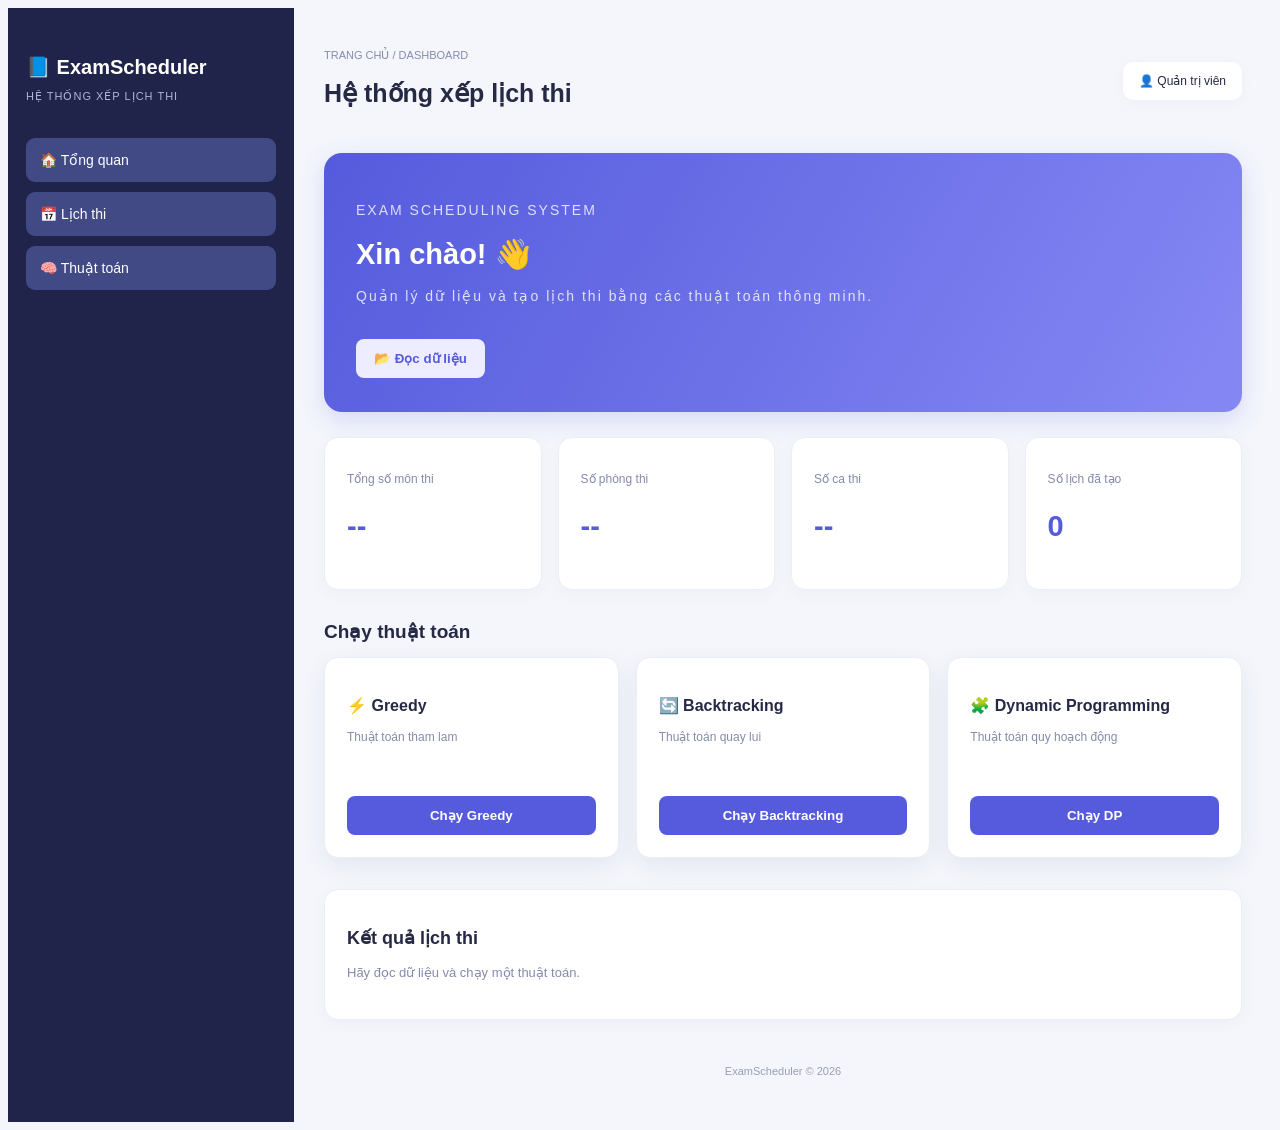
==== Case_study_3-main/web/index.html @ 07e178e3 "Update scheduler" ====
<!DOCTYPE html>
<html lang="vi">
<head>
    <meta charset="UTF-8">
    <meta name="viewport" content="width=device-width, initial-scale=1.0">
    <title>ExamScheduler - Quản lý lịch thi</title>
    <link rel="stylesheet" href="style.css">
</head>
<body>
    <aside class="sidebar">
        <h2>📘 ExamScheduler</h2>
        <p>HỆ THỐNG XẾP LỊCH THI</p>
        <button onclick="showPage('home')">🏠 Tổng quan</button>
        <button onclick="showPage('schedule')">📅 Lịch thi</button>
        <button onclick="showPage('algorithm')">🧠 Thuật toán</button>
    </aside>

    <main>
        <header>
            <div>
                <p>TRANG CHỦ / DASHBOARD</p>
                <h1>Hệ thống xếp lịch thi</h1>
            </div>
            <span>👤 Quản trị viên</span>
        </header>

        <section id="home" class="page">
            <div class="welcome">
                <p>EXAM SCHEDULING SYSTEM</p>
                <h2>Xin chào! 👋</h2>
                <p>Quản lý dữ liệu và tạo lịch thi bằng các thuật toán thông minh.</p>
                <button class="primary" onclick="loadData()">📂 Đọc dữ liệu</button>
            </div>

            <div class="stats">
                <div class="card">
                    <p>Tổng số môn thi</p>
                    <h2 id="courses">--</h2>
                </div>
                <div class="card">
                    <p>Số phòng thi</p>
                    <h2 id="rooms">--</h2>
                </div>
                <div class="card">
                    <p>Số ca thi</p>
                    <h2 id="slots">--</h2>
                </div>
                <div class="card">
                    <p>Số lịch đã tạo</p>
                    <h2 id="total">0</h2>
                </div>
            </div>

            <h2>Chạy thuật toán</h2>
            <div class="algorithms">
                <div class="card">
                    <h3>⚡ Greedy</h3>
                    <p>Thuật toán tham lam</p>
                    <button onclick="runAlgorithm('greedy')">Chạy Greedy</button>
                </div>
                <div class="card">
                    <h3>🔄 Backtracking</h3>
                    <p>Thuật toán quay lui</p>
                    <button onclick="runAlgorithm('backtracking')">Chạy Backtracking</button>
                </div>
                <div class="card">
                    <h3>🧩 Dynamic Programming</h3>
                    <p>Thuật toán quy hoạch động</p>
                    <button onclick="runAlgorithm('dp')">Chạy DP</button>
                </div>
            </div>

            <div class="card results">
                <h2>Kết quả lịch thi</h2>
                <p id="message">Hãy đọc dữ liệu và chạy một thuật toán.</p>
                <div id="result"></div>
            </div>
        </section>

        <section id="schedule" class="page hidden">
            <div class="card">
                <h2>📅 Lịch thi</h2>
                <p>Kết quả chạy thuật toán sẽ hiển thị tại đây.</p>
                <div id="schedule-result"></div>
            </div>
        </section>

        <section id="algorithm" class="page hidden">
            <div class="card">
                <h2>🧠 Các thuật toán</h2>
                <p>Hệ thống hỗ trợ Greedy, Backtracking và Dynamic Programming.</p>
                <p>Chọn thuật toán ở trang Tổng quan để chạy thử.</p>
            </div>
        </section>
        <footer>ExamScheduler © 2026</footer>
    </main>

    <script src="script.js"></script>
</body>
</html>
---- Case_study_3-main/web/style.css ----
{
box-sizing: border-box;
margin: 0;
padding: 0;
}

body {
font-family: "Segoe UI", Arial, sans-serif;
background: #f4f6fc;
color: #252943;
display: flex;
min-height: 100vh;
}

.sidebar {
width: 250px;
min-height: 100vh;
background: #20244a;
color: white;
padding: 30px 18px;
flex-shrink: 0;
}

.sidebar h2 {
font-size: 20px;
margin-bottom: 10px;
}

.sidebar p {
color: #aeb5dd;
font-size: 11px;
margin-bottom: 35px;
letter-spacing: 1px;
}

.sidebar button {
display: block;
width: 100%;
padding: 14px;
margin-bottom: 10px;
border: none;
border-radius: 9px;
color: #e0e3f8;
background: transparent;
text-align: left;
font-size: 14px;
cursor: pointer;
transition: 0.2s;
}

.sidebar button {
background: #424a85;
color: white;
}

main {
flex: 1;
min-width: 0;
padding: 30px;
}

header {
display: flex;
justify-content: space-between;
align-items: center;
gap: 15px;
margin-bottom: 28px;
}

header p {
color: #858ba8;
font-size: 11px;
margin-bottom: 8px;
}

header h1 {
font-size: 25px;
}

header span {
background: white;
padding: 12px 16px;
border-radius: 10px;
font-size: 12px;
box-shadow: 0 3px 15px #25294308;
}

.welcome {
background: linear-gradient(120deg, #555bdc, #8588f4);
padding: 32px;
border-radius: 18px;
color: white;
margin-bottom: 25px;
box-shadow: 0 8px 25px #555bdc30;
}

.welcome > p {
font-size: 11px;
letter-spacing: 2px;
opacity: 0.8;
}

.welcome h2 {
font-size: 29px;
margin: 15px 0 10px;
}

.welcome p {
line-height: 1.7;
font-size: 14px;
}

.primary {
background: white;
color: #555bdc;
border: none;
padding: 12px 18px;
border-radius: 8px;
margin-top: 18px;
font-weight: 700;
cursor: pointer;
transition: 0.2s;
}

.primary {
background: #ededff;
transform: translateY(-2px);
}

.stats {
display: grid;
grid-template-columns: repeat(4, minmax(0, 1fr));
gap: 16px;
margin-bottom: 30px;
}

.card {
background: white;
border-radius: 14px;
padding: 22px;
box-shadow: 0 4px 18px #25294308;
border: 1px solid #eceef6;
}

.stats .card p {
font-size: 12px;
color: #858ba8;
margin-bottom: 12px;
}

.stats .card h2 {
font-size: 29px;
color: #555bdc;
}

#home > h2 {
font-size: 19px;
margin-bottom: 17px;
}

.algorithms {
display: grid;
grid-template-columns: repeat(3, minmax(0, 1fr));
gap: 17px;
margin-bottom: 28px;
}

.algorithms .card {
transition: 0.2s;
}

.algorithms .card {
transform: translateY(-3px);
box-shadow: 0 8px 25px #25294312;
}

.algorithms .card h3 {
font-size: 16px;
margin-bottom: 12px;
}

.algorithms .card p {
font-size: 12px;
color: #858ba8;
line-height: 1.7;
min-height: 40px;
}

.algorithms .card button {
margin-top: 17px;
width: 100%;
background: #efefff;
color: #555bdc;
border: none;
padding: 12px;
border-radius: 8px;
font-weight: 700;
cursor: pointer;
transition: 0.2s;
}

.algorithms .card button {
background: #555bdc;
color: white;
}

.results {
margin-top: 10px;
}

.results h2 {
font-size: 18px;
margin-bottom: 12px;
}

.results > p {
font-size: 13px;
color: #858ba8;
line-height: 1.7;
}

.result-row {
display: flex;
flex-wrap: wrap;
justify-content: space-between;
align-items: center;
gap: 10px;
padding: 14px 0;
border-bottom: 1px solid #eceef6;
font-size: 13px;
}

.badge {
color: #15885b;
background: #e4f8ef;
border-radius: 20px;
padding: 5px 10px;
font-size: 11px;
}

.page {
display: block;
}

.hidden {
display: none !important;
}

footer {
color: #999eb4;
text-align: center;
font-size: 11px;
margin-top: 30px;
padding: 15px;
}

button {
font-family: inherit;
}

@media (max-width: 1000px) {
.stats {
grid-template-columns: repeat(2, minmax(0, 1fr));
}

.algorithms {
    grid-template-columns: 1fr;
}

}

@media (max-width: 650px) {
body {
display: block;
}

.sidebar {
    width: 100%;
    min-height: auto;
    padding: 18px;
}

.sidebar p {
    margin-bottom: 15px;
}

.sidebar button {
    display: inline-block;
    width: auto;
    margin: 0 4px 4px 0;
    padding: 10px;
}

main {
    padding: 18px;
}

header {
    align-items: flex-start;
}

header h1 {
    font-size: 20px;
}

header span {
    font-size: 10px;
}

.welcome {
    padding: 23px;
}

}
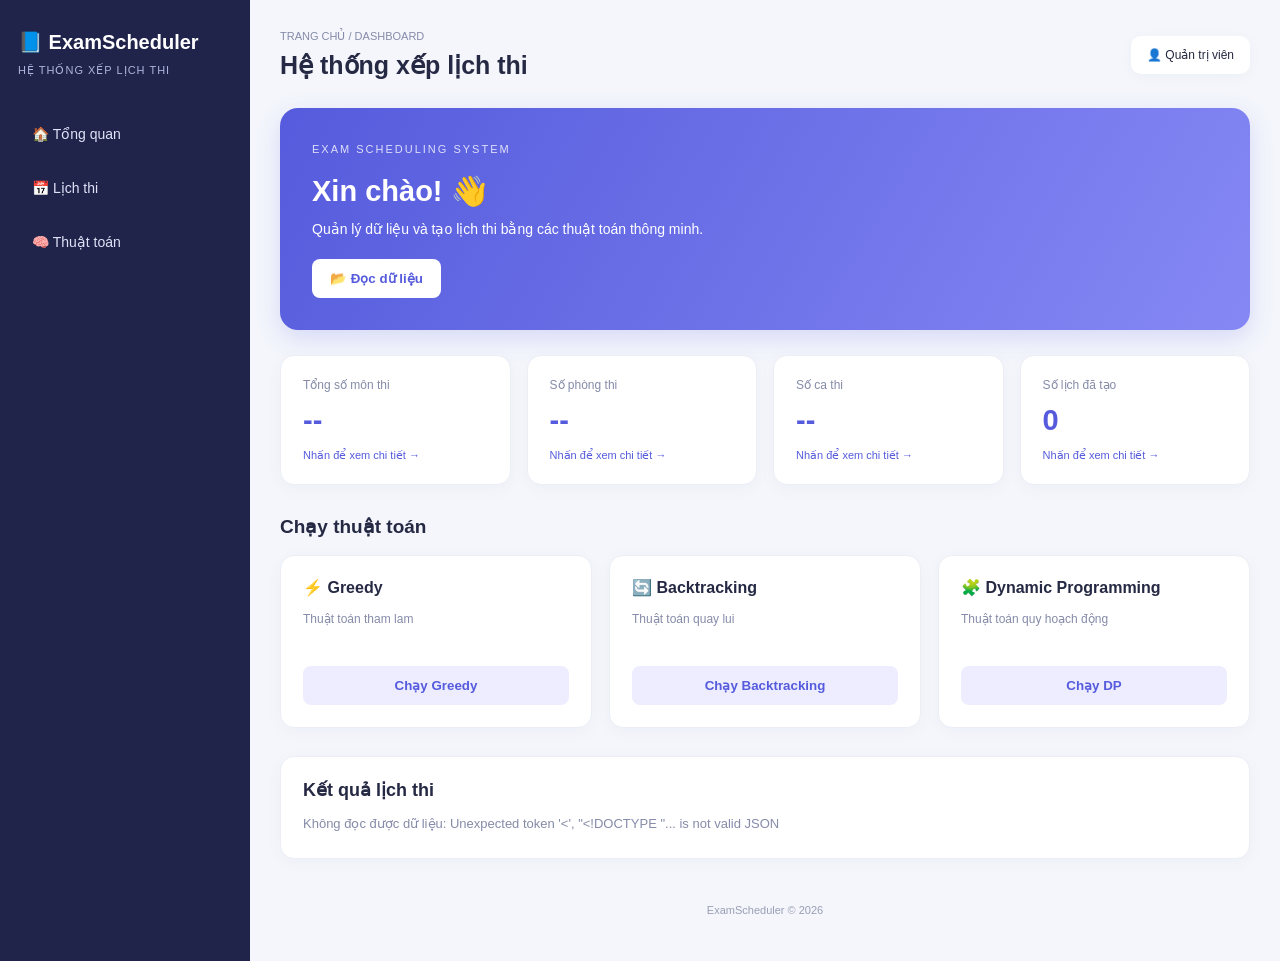
==== commit 4a8cd1dc: "Update exam scheduler dashboard and API" ====
--- a/Case_study_3-main/web/index.html
+++ b/Case_study_3-main/web/index.html
@@ -10,6 +10,7 @@
     <aside class="sidebar">
         <h2>📘 ExamScheduler</h2>
         <p>HỆ THỐNG XẾP LỊCH THI</p>
+
         <button onclick="showPage('home')">🏠 Tổng quan</button>
         <button onclick="showPage('schedule')">📅 Lịch thi</button>
         <button onclick="showPage('algorithm')">🧠 Thuật toán</button>
@@ -24,6 +25,7 @@
             <span>👤 Quản trị viên</span>
         </header>
 
+        <!-- ================= TONG QUAN ================= -->
         <section id="home" class="page">
             <div class="welcome">
                 <p>EXAM SCHEDULING SYSTEM</p>
@@ -32,44 +34,102 @@
                 <button class="primary" onclick="loadData()">📂 Đọc dữ liệu</button>
             </div>
 
+            <!-- CAC THE THONG KE -->
             <div class="stats">
-                <div class="card">
+                <button class="card stat-card"
+                        type="button"
+                        onclick="showStatistics('courses')">
                     <p>Tổng số môn thi</p>
                     <h2 id="courses">--</h2>
-                </div>
-                <div class="card">
+                    <span>Nhấn để xem chi tiết →</span>
+                </button>
+
+                <button class="card stat-card"
+                        type="button"
+                        onclick="showStatistics('rooms')">
                     <p>Số phòng thi</p>
                     <h2 id="rooms">--</h2>
-                </div>
-                <div class="card">
+                    <span>Nhấn để xem chi tiết →</span>
+                </button>
+
+                <button class="card stat-card"
+                        type="button"
+                        onclick="showStatistics('slots')">
                     <p>Số ca thi</p>
                     <h2 id="slots">--</h2>
-                </div>
-                <div class="card">
+                    <span>Nhấn để xem chi tiết →</span>
+                </button>
+
+                <button class="card stat-card"
+                        type="button"
+                        onclick="showStatistics('schedules')">
                     <p>Số lịch đã tạo</p>
                     <h2 id="total">0</h2>
-                </div>
+                    <span>Nhấn để xem chi tiết →</span>
+                </button>
             </div>
 
+            <!-- KHU VUC HIEN THI BANG THONG KE -->
+            <section id="statistics-detail" class="card statistics-detail hidden">
+                <div class="section-heading">
+                    <div>
+                        <p>THỐNG KÊ CHI TIẾT</p>
+                        <h2 id="statistics-title">Chi tiết dữ liệu</h2>
+                    </div>
+
+                    <button type="button"
+                            class="close-button"
+                            onclick="closeStatistics()">
+                        ✕ Đóng
+                    </button>
+                </div>
+
+                <p id="statistics-description">
+                    Chọn một thẻ thống kê để xem dữ liệu.
+                </p>
+
+                <div class="table-container">
+                    <table id="statistics-table">
+                        <thead id="statistics-head"></thead>
+                        <tbody id="statistics-body">
+                            <tr>
+                                <td>Hãy đọc dữ liệu để xem thống kê.</td>
+                            </tr>
+                        </tbody>
+                    </table>
+                </div>
+            </section>
+
+            <!-- CHAY THUAT TOAN -->
             <h2>Chạy thuật toán</h2>
+
             <div class="algorithms">
                 <div class="card">
                     <h3>⚡ Greedy</h3>
                     <p>Thuật toán tham lam</p>
-                    <button onclick="runAlgorithm('greedy')">Chạy Greedy</button>
+                    <button onclick="runAlgorithm('greedy')">
+                        Chạy Greedy
+                    </button>
                 </div>
+
                 <div class="card">
                     <h3>🔄 Backtracking</h3>
                     <p>Thuật toán quay lui</p>
-                    <button onclick="runAlgorithm('backtracking')">Chạy Backtracking</button>
+                    <button onclick="runAlgorithm('backtracking')">
+                        Chạy Backtracking
+                    </button>
                 </div>
+
                 <div class="card">
                     <h3>🧩 Dynamic Programming</h3>
                     <p>Thuật toán quy hoạch động</p>
-                    <button onclick="runAlgorithm('dp')">Chạy DP</button>
+                    <button onclick="runAlgorithm('dp')">
+                        Chạy DP
+                    </button>
                 </div>
             </div>
 
+            <!-- KET QUA XEP LICH -->
             <div class="card results">
                 <h2>Kết quả lịch thi</h2>
                 <p id="message">Hãy đọc dữ liệu và chạy một thuật toán.</p>
@@ -77,6 +137,7 @@
             </div>
         </section>
 
+        <!-- ================= LICH THI ================= -->
         <section id="schedule" class="page hidden">
             <div class="card">
                 <h2>📅 Lịch thi</h2>
@@ -85,6 +146,7 @@
             </div>
         </section>
 
+        <!-- ================= THUAT TOAN ================= -->
         <section id="algorithm" class="page hidden">
             <div class="card">
                 <h2>🧠 Các thuật toán</h2>
@@ -92,6 +154,7 @@
                 <p>Chọn thuật toán ở trang Tổng quan để chạy thử.</p>
             </div>
         </section>
+
         <footer>ExamScheduler © 2026</footer>
     </main>
 
--- a/Case_study_3-main/web/style.css
+++ b/Case_study_3-main/web/style.css
@@ -1,314 +1,594 @@
-{
-box-sizing: border-box;
-margin: 0;
-padding: 0;
+/* ==================== CAI DAT CHUNG ==================== */
+
+* {
+    box-sizing: border-box;
+    margin: 0;
+    padding: 0;
+}
+
+:root {
+    --primary: #555bdc;
+    --primary-dark: #4248c4;
+    --primary-light: #ededff;
+    --background: #f4f6fc;
+    --text: #252943;
+    --muted: #858ba8;
+    --border: #eceef6;
+    --success: #15885b;
+    --danger: #c03952;
 }
 
 body {
-font-family: "Segoe UI", Arial, sans-serif;
-background: #f4f6fc;
-color: #252943;
-display: flex;
-min-height: 100vh;
-}
+    font-family: "Segoe UI", Arial, sans-serif;
+    background: var(--background);
+    color: var(--text);
+    display: flex;
+    min-height: 100vh;
+}
+
+button {
+    font-family: inherit;
+}
+
+button:focus-visible {
+    outline: 3px solid #9b9fff;
+    outline-offset: 3px;
+}
+
+/* ==================== THANH BEN ==================== */
 
 .sidebar {
-width: 250px;
-min-height: 100vh;
-background: #20244a;
-color: white;
-padding: 30px 18px;
-flex-shrink: 0;
+    width: 250px;
+    min-height: 100vh;
+    background: #20244a;
+    color: white;
+    padding: 30px 18px;
+    flex-shrink: 0;
 }
 
 .sidebar h2 {
-font-size: 20px;
-margin-bottom: 10px;
+    font-size: 20px;
+    margin-bottom: 10px;
 }
 
 .sidebar p {
-color: #aeb5dd;
-font-size: 11px;
-margin-bottom: 35px;
-letter-spacing: 1px;
+    color: #aeb5dd;
+    font-size: 11px;
+    margin-bottom: 35px;
+    letter-spacing: 1px;
 }
 
 .sidebar button {
-display: block;
-width: 100%;
-padding: 14px;
-margin-bottom: 10px;
-border: none;
-border-radius: 9px;
-color: #e0e3f8;
-background: transparent;
-text-align: left;
-font-size: 14px;
-cursor: pointer;
-transition: 0.2s;
-}
-
-.sidebar button {
-background: #424a85;
-color: white;
-}
+    display: block;
+    width: 100%;
+    padding: 14px;
+    margin-bottom: 10px;
+    border: none;
+    border-radius: 9px;
+    color: #e0e3f8;
+    background: transparent;
+    text-align: left;
+    font-size: 14px;
+    cursor: pointer;
+    transition: background 0.2s, transform 0.2s;
+}
+
+.sidebar button:hover {
+    background: #424a85;
+    color: white;
+    transform: translateX(3px);
+}
+
+/* ==================== NOI DUNG CHINH ==================== */
 
 main {
-flex: 1;
-min-width: 0;
-padding: 30px;
+    flex: 1;
+    min-width: 0;
+    padding: 30px;
 }
 
 header {
-display: flex;
-justify-content: space-between;
-align-items: center;
-gap: 15px;
-margin-bottom: 28px;
+    display: flex;
+    justify-content: space-between;
+    align-items: center;
+    gap: 15px;
+    margin-bottom: 28px;
 }
 
 header p {
-color: #858ba8;
-font-size: 11px;
-margin-bottom: 8px;
+    color: var(--muted);
+    font-size: 11px;
+    margin-bottom: 8px;
 }
 
 header h1 {
-font-size: 25px;
+    font-size: 25px;
 }
 
 header span {
-background: white;
-padding: 12px 16px;
-border-radius: 10px;
-font-size: 12px;
-box-shadow: 0 3px 15px #25294308;
-}
+    background: white;
+    padding: 12px 16px;
+    border-radius: 10px;
+    font-size: 12px;
+    box-shadow: 0 3px 15px #25294308;
+    white-space: nowrap;
+}
+
+/* ==================== KHU VUC CHAO MUNG ==================== */
 
 .welcome {
-background: linear-gradient(120deg, #555bdc, #8588f4);
-padding: 32px;
-border-radius: 18px;
-color: white;
-margin-bottom: 25px;
-box-shadow: 0 8px 25px #555bdc30;
-}
-
-.welcome > p {
-font-size: 11px;
-letter-spacing: 2px;
-opacity: 0.8;
+    background: linear-gradient(120deg, #555bdc, #8588f4);
+    padding: 32px;
+    border-radius: 18px;
+    color: white;
+    margin-bottom: 25px;
+    box-shadow: 0 8px 25px #555bdc30;
+}
+
+.welcome > p:first-child {
+    font-size: 11px;
+    letter-spacing: 2px;
+    opacity: 0.8;
 }
 
 .welcome h2 {
-font-size: 29px;
-margin: 15px 0 10px;
+    font-size: 29px;
+    margin: 15px 0 10px;
 }
 
 .welcome p {
-line-height: 1.7;
-font-size: 14px;
+    line-height: 1.7;
+    font-size: 14px;
 }
 
 .primary {
-background: white;
-color: #555bdc;
-border: none;
-padding: 12px 18px;
-border-radius: 8px;
-margin-top: 18px;
-font-weight: 700;
-cursor: pointer;
-transition: 0.2s;
-}
-
-.primary {
-background: #ededff;
-transform: translateY(-2px);
-}
+    background: white;
+    color: var(--primary);
+    border: none;
+    padding: 12px 18px;
+    border-radius: 8px;
+    margin-top: 18px;
+    font-weight: 700;
+    cursor: pointer;
+    transition: background 0.2s, transform 0.2s;
+}
+
+.primary:hover {
+    background: #ededff;
+    transform: translateY(-2px);
+}
+
+/* ==================== THE THONG KE ==================== */
 
 .stats {
-display: grid;
-grid-template-columns: repeat(4, minmax(0, 1fr));
-gap: 16px;
-margin-bottom: 30px;
+    display: grid;
+    grid-template-columns: repeat(4, minmax(0, 1fr));
+    gap: 16px;
+    margin-bottom: 30px;
 }
 
 .card {
-background: white;
-border-radius: 14px;
-padding: 22px;
-box-shadow: 0 4px 18px #25294308;
-border: 1px solid #eceef6;
-}
-
-.stats .card p {
-font-size: 12px;
-color: #858ba8;
-margin-bottom: 12px;
-}
-
-.stats .card h2 {
-font-size: 29px;
-color: #555bdc;
-}
+    background: white;
+    border-radius: 14px;
+    padding: 22px;
+    box-shadow: 0 4px 18px #25294308;
+    border: 1px solid var(--border);
+}
+
+/* The thong ke co the bam */
+
+.stat-card {
+    display: block;
+    width: 100%;
+    min-width: 0;
+    text-align: left;
+    color: var(--text);
+    cursor: pointer;
+    font-family: inherit;
+    transition:
+        transform 0.2s,
+        box-shadow 0.2s,
+        border-color 0.2s;
+}
+
+.stat-card:hover {
+    transform: translateY(-4px);
+    border-color: #c7c9ff;
+    box-shadow: 0 10px 25px #555bdc1c;
+}
+
+.stat-card:active {
+    transform: translateY(-1px);
+}
+
+.stat-card p {
+    font-size: 12px;
+    color: var(--muted);
+    margin-bottom: 12px;
+}
+
+.stat-card h2 {
+    font-size: 29px;
+    color: var(--primary);
+    margin-bottom: 12px;
+}
+
+.stat-card span {
+    display: block;
+    font-size: 11px;
+    color: var(--primary);
+}
+
+/* ==================== BANG THONG KE CHI TIET ==================== */
+
+.statistics-detail {
+    margin: 0 0 30px;
+    padding: 25px;
+    scroll-margin-top: 20px;
+    animation: appear 0.25s ease-out;
+}
+
+.section-heading {
+    display: flex;
+    justify-content: space-between;
+    align-items: center;
+    gap: 15px;
+    margin-bottom: 16px;
+}
+
+.section-heading > div > p {
+    font-size: 11px;
+    letter-spacing: 1.5px;
+    color: var(--muted);
+    margin-bottom: 8px;
+}
+
+.section-heading h2 {
+    font-size: 21px;
+}
+
+.statistics-detail > p {
+    color: var(--muted);
+    font-size: 13px;
+    line-height: 1.7;
+    margin-bottom: 18px;
+}
+
+.close-button {
+    border: none;
+    border-radius: 8px;
+    background: #f1f2fa;
+    color: #555b75;
+    padding: 10px 14px;
+    font-size: 12px;
+    font-weight: 600;
+    cursor: pointer;
+    white-space: nowrap;
+    transition: background 0.2s;
+}
+
+.close-button:hover {
+    background: #e2e4f5;
+}
+
+/* Cho phep bang cuon ngang khi nhieu cot */
+
+.table-container {
+    width: 100%;
+    overflow-x: auto;
+    border: 1px solid var(--border);
+    border-radius: 10px;
+}
+
+#statistics-table {
+    width: 100%;
+    min-width: 620px;
+    border-collapse: collapse;
+    background: white;
+    font-size: 13px;
+}
+
+#statistics-table thead {
+    background: #f0f1ff;
+}
+
+#statistics-table th {
+    color: #4147a8;
+    font-weight: 700;
+    text-align: left;
+    white-space: nowrap;
+}
+
+#statistics-table th,
+#statistics-table td {
+    padding: 14px 16px;
+    border-bottom: 1px solid var(--border);
+    vertical-align: middle;
+}
+
+#statistics-table tbody tr:last-child td {
+    border-bottom: none;
+}
+
+#statistics-table tbody tr:hover {
+    background: #f8f8ff;
+}
+
+#statistics-table tbody td:first-child {
+    color: var(--muted);
+    width: 55px;
+}
+
+#statistics-table td[colspan] {
+    padding: 24px;
+    color: var(--muted);
+    text-align: center;
+}
+
+/* ==================== TIEU DE ==================== */
 
 #home > h2 {
-font-size: 19px;
-margin-bottom: 17px;
-}
+    font-size: 19px;
+    margin-bottom: 17px;
+}
+
+/* ==================== CAC THUAT TOAN ==================== */
 
 .algorithms {
-display: grid;
-grid-template-columns: repeat(3, minmax(0, 1fr));
-gap: 17px;
-margin-bottom: 28px;
+    display: grid;
+    grid-template-columns: repeat(3, minmax(0, 1fr));
+    gap: 17px;
+    margin-bottom: 28px;
 }
 
 .algorithms .card {
-transition: 0.2s;
-}
-
-.algorithms .card {
-transform: translateY(-3px);
-box-shadow: 0 8px 25px #25294312;
+    min-width: 0;
+    transition: transform 0.2s, box-shadow 0.2s;
+}
+
+.algorithms .card:hover {
+    transform: translateY(-3px);
+    box-shadow: 0 8px 25px #25294312;
 }
 
 .algorithms .card h3 {
-font-size: 16px;
-margin-bottom: 12px;
+    font-size: 16px;
+    margin-bottom: 12px;
 }
 
 .algorithms .card p {
-font-size: 12px;
-color: #858ba8;
-line-height: 1.7;
-min-height: 40px;
+    font-size: 12px;
+    color: var(--muted);
+    line-height: 1.7;
+    min-height: 40px;
 }
 
 .algorithms .card button {
-margin-top: 17px;
-width: 100%;
-background: #efefff;
-color: #555bdc;
-border: none;
-padding: 12px;
-border-radius: 8px;
-font-weight: 700;
-cursor: pointer;
-transition: 0.2s;
-}
-
-.algorithms .card button {
-background: #555bdc;
-color: white;
-}
+    margin-top: 17px;
+    width: 100%;
+    background: var(--primary-light);
+    color: var(--primary);
+    border: none;
+    padding: 12px;
+    border-radius: 8px;
+    font-weight: 700;
+    cursor: pointer;
+    transition: background 0.2s, transform 0.2s;
+}
+
+.algorithms .card button:hover {
+    background: var(--primary);
+    color: white;
+    transform: translateY(-1px);
+}
+
+/* ==================== KET QUA LICH THI ==================== */
 
 .results {
-margin-top: 10px;
+    margin-top: 10px;
 }
 
 .results h2 {
-font-size: 18px;
-margin-bottom: 12px;
+    font-size: 18px;
+    margin-bottom: 12px;
 }
 
 .results > p {
-font-size: 13px;
-color: #858ba8;
-line-height: 1.7;
+    font-size: 13px;
+    color: var(--muted);
+    line-height: 1.7;
 }
 
 .result-row {
-display: flex;
-flex-wrap: wrap;
-justify-content: space-between;
-align-items: center;
-gap: 10px;
-padding: 14px 0;
-border-bottom: 1px solid #eceef6;
-font-size: 13px;
+    display: flex;
+    flex-wrap: wrap;
+    justify-content: space-between;
+    align-items: center;
+    gap: 10px;
+    padding: 14px 0;
+    border-bottom: 1px solid var(--border);
+    font-size: 13px;
+}
+
+.result-row:last-child {
+    border-bottom: none;
+}
+
+.result-row strong {
+    display: block;
+    margin-bottom: 7px;
+    color: var(--text);
+}
+
+.result-row p {
+    color: var(--muted);
+    line-height: 1.7;
+    overflow-wrap: anywhere;
 }
 
 .badge {
-color: #15885b;
-background: #e4f8ef;
-border-radius: 20px;
-padding: 5px 10px;
-font-size: 11px;
-}
+    color: var(--success);
+    background: #e4f8ef;
+    border-radius: 20px;
+    padding: 5px 10px;
+    font-size: 11px;
+}
+
+/* ==================== TRANG VA CHAN TRANG ==================== */
 
 .page {
-display: block;
+    display: block;
 }
 
 .hidden {
-display: none !important;
+    display: none !important;
 }
 
 footer {
-color: #999eb4;
-text-align: center;
-font-size: 11px;
-margin-top: 30px;
-padding: 15px;
-}
-
-button {
-font-family: inherit;
-}
-
-@media (max-width: 1000px) {
-.stats {
-grid-template-columns: repeat(2, minmax(0, 1fr));
-}
-
-.algorithms {
-    grid-template-columns: 1fr;
-}
-
-}
+    color: #999eb4;
+    text-align: center;
+    font-size: 11px;
+    margin-top: 30px;
+    padding: 15px;
+}
+
+/* ==================== HIEU UNG ==================== */
+
+@keyframes appear {
+    from {
+        opacity: 0;
+        transform: translateY(8px);
+    }
+
+    to {
+        opacity: 1;
+        transform: translateY(0);
+    }
+}
+
+/* ==================== MAY TINH BANG ==================== */
+
+@media (max-width: 1100px) {
+    main {
+        padding: 24px;
+    }
+
+    .stats {
+        grid-template-columns: repeat(2, minmax(0, 1fr));
+    }
+
+    .algorithms {
+        grid-template-columns: 1fr;
+    }
+}
+
+/* ==================== DIEN THOAI ==================== */
 
 @media (max-width: 650px) {
-body {
-display: block;
-}
-
-.sidebar {
-    width: 100%;
-    min-height: auto;
-    padding: 18px;
-}
-
-.sidebar p {
-    margin-bottom: 15px;
-}
-
-.sidebar button {
-    display: inline-block;
-    width: auto;
-    margin: 0 4px 4px 0;
-    padding: 10px;
-}
-
-main {
-    padding: 18px;
-}
-
-header {
-    align-items: flex-start;
-}
-
-header h1 {
-    font-size: 20px;
-}
-
-header span {
-    font-size: 10px;
-}
-
-.welcome {
-    padding: 23px;
-}
-
+    body {
+        display: block;
+    }
+
+    .sidebar {
+        width: 100%;
+        min-height: auto;
+        padding: 18px;
+    }
+
+    .sidebar h2 {
+        font-size: 19px;
+    }
+
+    .sidebar p {
+        margin-bottom: 15px;
+    }
+
+    .sidebar button {
+        display: inline-block;
+        width: auto;
+        margin: 0 4px 4px 0;
+        padding: 10px;
+    }
+
+    main {
+        padding: 18px;
+    }
+
+    header {
+        align-items: flex-start;
+    }
+
+    header h1 {
+        font-size: 20px;
+    }
+
+    header span {
+        font-size: 10px;
+        padding: 9px;
+    }
+
+    .welcome {
+        padding: 23px;
+    }
+
+    .welcome h2 {
+        font-size: 25px;
+    }
+
+    .stats {
+        grid-template-columns: repeat(2, minmax(0, 1fr));
+        gap: 10px;
+    }
+
+    .stat-card {
+        padding: 16px;
+    }
+
+    .stat-card h2 {
+        font-size: 25px;
+    }
+
+    .stat-card span {
+        font-size: 10px;
+    }
+
+    .statistics-detail {
+        padding: 16px;
+    }
+
+    .section-heading {
+        align-items: flex-start;
+    }
+
+    .section-heading h2 {
+        font-size: 18px;
+    }
+
+    .close-button {
+        padding: 9px;
+    }
+
+    .algorithms {
+        grid-template-columns: 1fr;
+    }
+
+    .card {
+        padding: 18px;
+    }
+}
+
+/* ==================== DIEN THOAI NHO ==================== */
+
+@media (max-width: 380px) {
+    .stats {
+        grid-template-columns: 1fr;
+    }
+
+    header {
+        flex-direction: column;
+    }
+
+    .section-heading {
+        flex-direction: column;
+    }
 }
